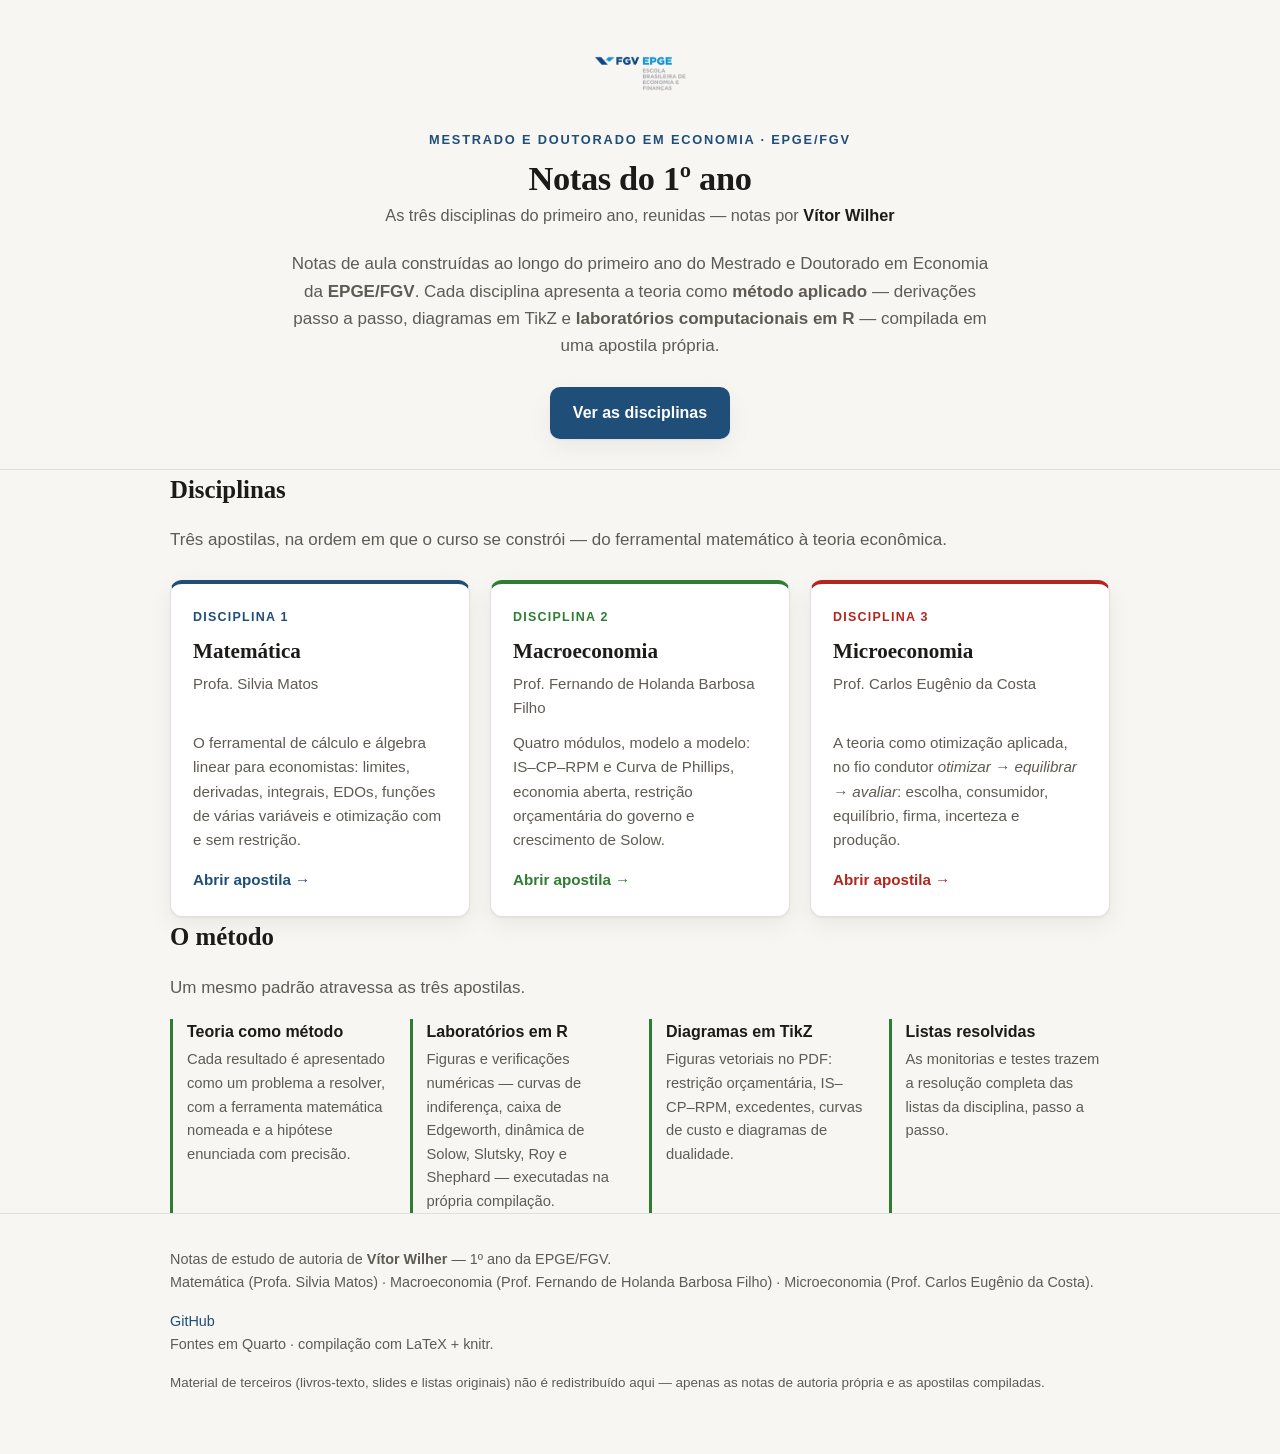
==== docs/index.html @ 9850e3c5 "Site: Notas do 1º ano (EPGE/FGV) — hub + 3 apostilas Reúne as notas de Matemática (Profa. Silvia Mat" ====
<!doctype html>
<html lang="pt-BR">
<head>
<meta charset="utf-8">
<meta name="viewport" content="width=device-width, initial-scale=1">
<title>Notas do 1º ano — Mestrado e Doutorado em Economia · EPGE/FGV</title>
<meta name="description" content="Notas de aula do 1º ano do Mestrado e Doutorado em Economia da EPGE/FGV: Matemática (Profa. Silvia Matos), Macroeconomia (Prof. Fernando de Holanda Barbosa Filho) e Microeconomia (Prof. Carlos Eugênio da Costa). Notas por Vítor Wilher, com laboratórios em R.">
<link rel="stylesheet" href="assets/styles.css">
</head>
<body>
<header>
  <div class="wrap">
    <img class="logo" src="assets/epge.png" alt="EPGE/FGV">
    <p class="eyebrow">Mestrado e Doutorado em Economia · EPGE/FGV</p>
    <h1>Notas do 1º ano</h1>
    <p class="sub">As três disciplinas do primeiro ano, reunidas — notas por <strong>Vítor Wilher</strong></p>
    <p class="lead">Notas de aula construídas ao longo do primeiro ano do Mestrado e Doutorado em Economia
      da <strong>EPGE/FGV</strong>. Cada disciplina apresenta a teoria como <strong>método aplicado</strong> —
      derivações passo a passo, diagramas em TikZ e <strong>laboratórios computacionais em R</strong> —
      compilada em uma apostila própria.</p>
    <div class="cta">
      <a class="btn primary" href="#disciplinas">Ver as disciplinas</a>
    </div>
  </div>
</header>

<section class="wrap" id="disciplinas">
  <h2>Disciplinas</h2>
  <p class="muted">Três apostilas, na ordem em que o curso se constrói — do ferramental matemático à teoria econômica.</p>
  <div class="disciplinas">

    <a class="disc mat" href="matematica/">
      <div class="n">Disciplina 1</div>
      <h3>Matemática</h3>
      <p class="prof">Profa. Silvia Matos</p>
      <p>O ferramental de cálculo e álgebra linear para economistas: limites, derivadas,
         integrais, EDOs, funções de várias variáveis e otimização com e sem restrição.</p>
      <span class="go">Abrir apostila →</span>
    </a>

    <a class="disc macro" href="macroeconomia/">
      <div class="n">Disciplina 2</div>
      <h3>Macroeconomia</h3>
      <p class="prof">Prof. Fernando de Holanda Barbosa Filho</p>
      <p>Quatro módulos, modelo a modelo: IS–CP–RPM e Curva de Phillips, economia aberta,
         restrição orçamentária do governo e crescimento de Solow.</p>
      <span class="go">Abrir apostila →</span>
    </a>

    <a class="disc micro" href="microeconomia/">
      <div class="n">Disciplina 3</div>
      <h3>Microeconomia</h3>
      <p class="prof">Prof. Carlos Eugênio da Costa</p>
      <p>A teoria como otimização aplicada, no fio condutor <em>otimizar → equilibrar → avaliar</em>:
         escolha, consumidor, equilíbrio, firma, incerteza e produção.</p>
      <span class="go">Abrir apostila →</span>
    </a>

  </div>
</section>

<section class="wrap">
  <h2>O método</h2>
  <p class="muted">Um mesmo padrão atravessa as três apostilas.</p>
  <div class="feat">
    <div><h4>Teoria como método</h4><p>Cada resultado é apresentado como um problema a resolver, com a ferramenta matemática nomeada e a hipótese enunciada com precisão.</p></div>
    <div><h4>Laboratórios em R</h4><p>Figuras e verificações numéricas — curvas de indiferença, caixa de Edgeworth, dinâmica de Solow, Slutsky, Roy e Shephard — executadas na própria compilação.</p></div>
    <div><h4>Diagramas em TikZ</h4><p>Figuras vetoriais no PDF: restrição orçamentária, IS–CP–RPM, excedentes, curvas de custo e diagramas de dualidade.</p></div>
    <div><h4>Listas resolvidas</h4><p>As monitorias e testes trazem a resolução completa das listas da disciplina, passo a passo.</p></div>
  </div>
</section>

<footer>
  <div class="wrap row">
    <div>
      <div>Notas de estudo de autoria de <strong>Vítor Wilher</strong> — 1º ano da EPGE/FGV.</div>
      <div class="muted">Matemática (Profa. Silvia Matos) · Macroeconomia (Prof. Fernando de Holanda Barbosa Filho) · Microeconomia (Prof. Carlos Eugênio da Costa).</div>
    </div>
    <div>
      <div><a href="https://github.com/vitorwilher">GitHub</a></div>
      <div class="muted">Fontes em Quarto · compilação com LaTeX + knitr.</div>
    </div>
  </div>
  <div class="wrap muted" style="margin-top:16px;font-size:.84rem">
    Material de terceiros (livros-texto, slides e listas originais) não é redistribuído aqui — apenas as notas de autoria própria e as apostilas compiladas.
  </div>
</footer>
</body>
</html>
---- docs/assets/styles.css ----
/* ==========================================================================
   Notas do 1º ano — EPGE/FGV
   Folha de estilo compartilhada (hub + páginas de disciplina)
   Linguagem visual herdada das notas de Microeconomia (Vítor Wilher).
   ========================================================================== */

:root{
  --bg:#f7f6f3; --panel:#ffffff; --ink:#1c1b19; --muted:#5f5b54;
  --line:#e4e0d8; --accent:#1f4e79; --accent-2:#2e7d32;
  --shadow:0 1px 2px rgba(0,0,0,.05),0 8px 24px rgba(0,0,0,.06);
  --radius:12px;
}
@media (prefers-color-scheme: dark){
  :root{
    --bg:#14140f; --panel:#1d1d18; --ink:#ece9e2; --muted:#a49f95;
    --line:#302f28; --accent:#7cb0e0; --accent-2:#7ac47f;
    --shadow:0 1px 2px rgba(0,0,0,.4),0 8px 30px rgba(0,0,0,.5);
  }
}

/* Acentos por disciplina — aplicados via classe no <body> */
body.mat{ --accent:#1f4e79; --accent-2:#3b74b0; }        /* azul EPGE   */
body.macro{ --accent:#2e7d32; --accent-2:#57a55b; }      /* verde       */
body.micro{ --accent:#8a2c2c; --accent-2:#b3261e; }      /* bordô       */
@media (prefers-color-scheme: dark){
  body.mat{ --accent:#7cb0e0; --accent-2:#9cc6ee; }
  body.macro{ --accent:#7ac47f; --accent-2:#a3d9a6; }
  body.micro{ --accent:#e08a8a; --accent-2:#eda6a6; }
}

*{box-sizing:border-box}
html{-webkit-text-size-adjust:100%; scroll-behavior:smooth}
body{
  margin:0; background:var(--bg); color:var(--ink);
  font-family:-apple-system,BlinkMacSystemFont,"Segoe UI",Roboto,Helvetica,Arial,sans-serif;
  line-height:1.6; font-size:17px;
}
.wrap{max-width:980px; margin:0 auto; padding:0 20px}
a{color:var(--accent); text-decoration:none}
a:hover{text-decoration:underline}

/* ---------- Cabeçalho ---------- */
header{padding:56px 0 26px; text-align:center; border-bottom:1px solid var(--line)}
header img.logo{width:92px; height:auto; opacity:.95; margin-bottom:18px}
h1{font-family:Georgia,"Times New Roman",serif; font-weight:700; font-size:2.15rem;
   line-height:1.18; margin:.2em 0 .12em; letter-spacing:-.01em}
.sub{color:var(--muted); font-size:1.02rem; margin:.25em 0}
.sub strong{color:var(--ink); font-weight:600}
.lead{max-width:720px; margin:22px auto 0; color:var(--muted)}
.eyebrow{font-size:.8rem; letter-spacing:.14em; text-transform:uppercase;
   color:var(--accent); font-weight:700; margin-bottom:6px}

/* ---------- Botões ---------- */
.cta{display:flex; gap:12px; justify-content:center; flex-wrap:wrap; margin:28px 0 4px}
.btn{display:inline-block; padding:12px 22px; border-radius:10px; font-weight:600;
   font-size:1rem; border:1px solid var(--line); background:var(--panel);
   color:var(--ink); box-shadow:var(--shadow); transition:filter .15s, transform .15s}
.btn:hover{text-decoration:none; transform:translateY(-1px)}
.btn.primary{background:var(--accent); color:#fff; border-color:transparent}
.btn.primary:hover{filter:brightness(1.06)}
.back{display:inline-block; margin:22px 0 0; color:var(--muted); font-size:.94rem}

/* ---------- Seções ---------- */
section{padding:44px 0}
h2{font-family:Georgia,"Times New Roman",serif; font-size:1.55rem; margin:0 0 6px}
.muted{color:var(--muted)}

/* ---------- Grade de disciplinas (hub) ---------- */
.disciplinas{display:grid; grid-template-columns:repeat(auto-fit,minmax(260px,1fr));
   gap:20px; margin-top:26px}
.disc{display:flex; flex-direction:column; background:var(--panel);
   border:1px solid var(--line); border-radius:var(--radius); padding:24px 22px;
   box-shadow:var(--shadow); transition:transform .15s, box-shadow .15s;
   border-top:4px solid var(--top,var(--accent))}
a.disc:hover{text-decoration:none; transform:translateY(-3px);
   box-shadow:0 2px 4px rgba(0,0,0,.06),0 14px 34px rgba(0,0,0,.12)}
.disc.mat{--top:#1f4e79} .disc.macro{--top:#2e7d32} .disc.micro{--top:#b3261e}
@media (prefers-color-scheme: dark){
  .disc.mat{--top:#7cb0e0} .disc.macro{--top:#7ac47f} .disc.micro{--top:#e08a8a}
}
.disc .n{font-size:.78rem; letter-spacing:.1em; text-transform:uppercase;
   color:var(--top); font-weight:700}
.disc h3{margin:.35em 0 .1em; font-size:1.32rem; font-family:Georgia,serif;
   font-weight:700; color:var(--ink)}
.disc .prof{color:var(--muted); font-size:.94rem; margin:.1em 0 .7em}
.disc p{margin:0 0 1em; font-size:.95rem; color:var(--muted); flex:1}
.disc .go{color:var(--top); font-weight:600; font-size:.95rem}

/* ---------- Grade de capítulos (páginas de disciplina) ---------- */
.grid{display:grid; grid-template-columns:repeat(auto-fill,minmax(230px,1fr));
   gap:14px; margin-top:22px}
.card{background:var(--panel); border:1px solid var(--line); border-radius:var(--radius);
   padding:16px 18px; box-shadow:var(--shadow)}
.card .n{font-size:.78rem; letter-spacing:.08em; text-transform:uppercase;
   color:var(--accent); font-weight:700}
.card h3{margin:.25em 0 .3em; font-size:1.06rem; font-family:Georgia,serif; font-weight:600}
.card p{margin:0; font-size:.92rem; color:var(--muted)}

/* ---------- Destaques (método) ---------- */
.feat{display:grid; grid-template-columns:repeat(auto-fit,minmax(220px,1fr));
   gap:18px; margin-top:18px}
.feat div{border-left:3px solid var(--accent-2); padding-left:14px}
.feat h4{margin:0 0 4px; font-size:1rem}
.feat p{margin:0; font-size:.92rem; color:var(--muted)}

/* ---------- Visualizador de PDF ---------- */
.viewer{margin-top:22px; border:1px solid var(--line); border-radius:var(--radius);
   overflow:hidden; box-shadow:var(--shadow); background:var(--panel)}
.viewer object,.viewer iframe{display:block; width:100%; height:80vh; border:0}
.viewer .fallback{padding:22px; text-align:center; color:var(--muted)}

/* ---------- Rodapé ---------- */
footer{border-top:1px solid var(--line); padding:34px 0 60px; color:var(--muted); font-size:.9rem}
footer .row{display:flex; justify-content:space-between; gap:16px; flex-wrap:wrap}
code{background:var(--line); padding:1px 6px; border-radius:5px; font-size:.86em}

@media (max-width:560px){
  header{padding:40px 0 18px} h1{font-size:1.72rem}
  .viewer object,.viewer iframe{height:70vh}
}
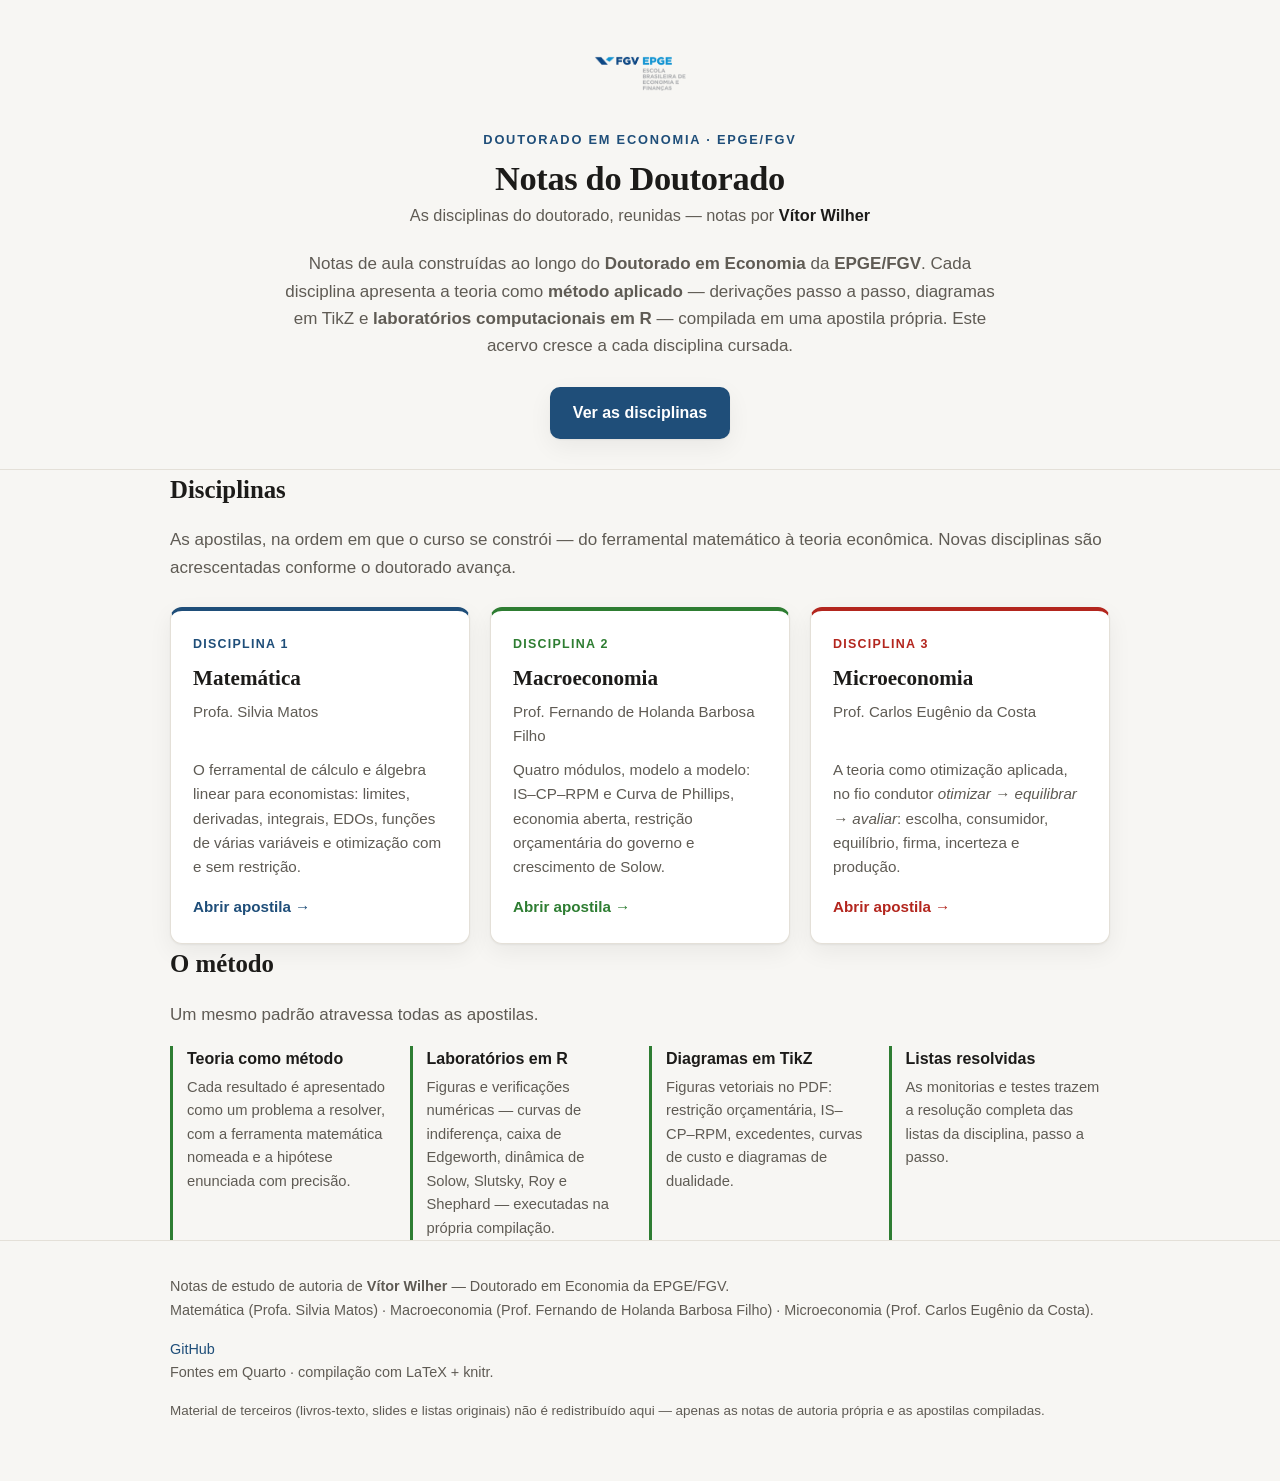
==== commit 05a73a62: "Atualiza texto: do primeiro ano para todo o doutorado" ====
--- a/docs/index.html
+++ b/docs/index.html
@@ -3,21 +3,21 @@
 <head>
 <meta charset="utf-8">
 <meta name="viewport" content="width=device-width, initial-scale=1">
-<title>Notas do 1º ano — Mestrado e Doutorado em Economia · EPGE/FGV</title>
-<meta name="description" content="Notas de aula do 1º ano do Mestrado e Doutorado em Economia da EPGE/FGV: Matemática (Profa. Silvia Matos), Macroeconomia (Prof. Fernando de Holanda Barbosa Filho) e Microeconomia (Prof. Carlos Eugênio da Costa). Notas por Vítor Wilher, com laboratórios em R.">
+<title>Notas do Doutorado em Economia · EPGE/FGV</title>
+<meta name="description" content="Notas de aula do Doutorado em Economia da EPGE/FGV, reunidas disciplina a disciplina: Matemática (Profa. Silvia Matos), Macroeconomia (Prof. Fernando de Holanda Barbosa Filho) e Microeconomia (Prof. Carlos Eugênio da Costa). Notas por Vítor Wilher, com laboratórios em R.">
 <link rel="stylesheet" href="assets/styles.css">
 </head>
 <body>
 <header>
   <div class="wrap">
     <img class="logo" src="assets/epge.png" alt="EPGE/FGV">
-    <p class="eyebrow">Mestrado e Doutorado em Economia · EPGE/FGV</p>
-    <h1>Notas do 1º ano</h1>
-    <p class="sub">As três disciplinas do primeiro ano, reunidas — notas por <strong>Vítor Wilher</strong></p>
-    <p class="lead">Notas de aula construídas ao longo do primeiro ano do Mestrado e Doutorado em Economia
+    <p class="eyebrow">Doutorado em Economia · EPGE/FGV</p>
+    <h1>Notas do Doutorado</h1>
+    <p class="sub">As disciplinas do doutorado, reunidas — notas por <strong>Vítor Wilher</strong></p>
+    <p class="lead">Notas de aula construídas ao longo do <strong>Doutorado em Economia</strong>
       da <strong>EPGE/FGV</strong>. Cada disciplina apresenta a teoria como <strong>método aplicado</strong> —
       derivações passo a passo, diagramas em TikZ e <strong>laboratórios computacionais em R</strong> —
-      compilada em uma apostila própria.</p>
+      compilada em uma apostila própria. Este acervo cresce a cada disciplina cursada.</p>
     <div class="cta">
       <a class="btn primary" href="#disciplinas">Ver as disciplinas</a>
     </div>
@@ -26,7 +26,7 @@
 
 <section class="wrap" id="disciplinas">
   <h2>Disciplinas</h2>
-  <p class="muted">Três apostilas, na ordem em que o curso se constrói — do ferramental matemático à teoria econômica.</p>
+  <p class="muted">As apostilas, na ordem em que o curso se constrói — do ferramental matemático à teoria econômica. Novas disciplinas são acrescentadas conforme o doutorado avança.</p>
   <div class="disciplinas">
 
     <a class="disc mat" href="matematica/">
@@ -61,7 +61,7 @@
 
 <section class="wrap">
   <h2>O método</h2>
-  <p class="muted">Um mesmo padrão atravessa as três apostilas.</p>
+  <p class="muted">Um mesmo padrão atravessa todas as apostilas.</p>
   <div class="feat">
     <div><h4>Teoria como método</h4><p>Cada resultado é apresentado como um problema a resolver, com a ferramenta matemática nomeada e a hipótese enunciada com precisão.</p></div>
     <div><h4>Laboratórios em R</h4><p>Figuras e verificações numéricas — curvas de indiferença, caixa de Edgeworth, dinâmica de Solow, Slutsky, Roy e Shephard — executadas na própria compilação.</p></div>
@@ -73,7 +73,7 @@
 <footer>
   <div class="wrap row">
     <div>
-      <div>Notas de estudo de autoria de <strong>Vítor Wilher</strong> — 1º ano da EPGE/FGV.</div>
+      <div>Notas de estudo de autoria de <strong>Vítor Wilher</strong> — Doutorado em Economia da EPGE/FGV.</div>
       <div class="muted">Matemática (Profa. Silvia Matos) · Macroeconomia (Prof. Fernando de Holanda Barbosa Filho) · Microeconomia (Prof. Carlos Eugênio da Costa).</div>
     </div>
     <div>
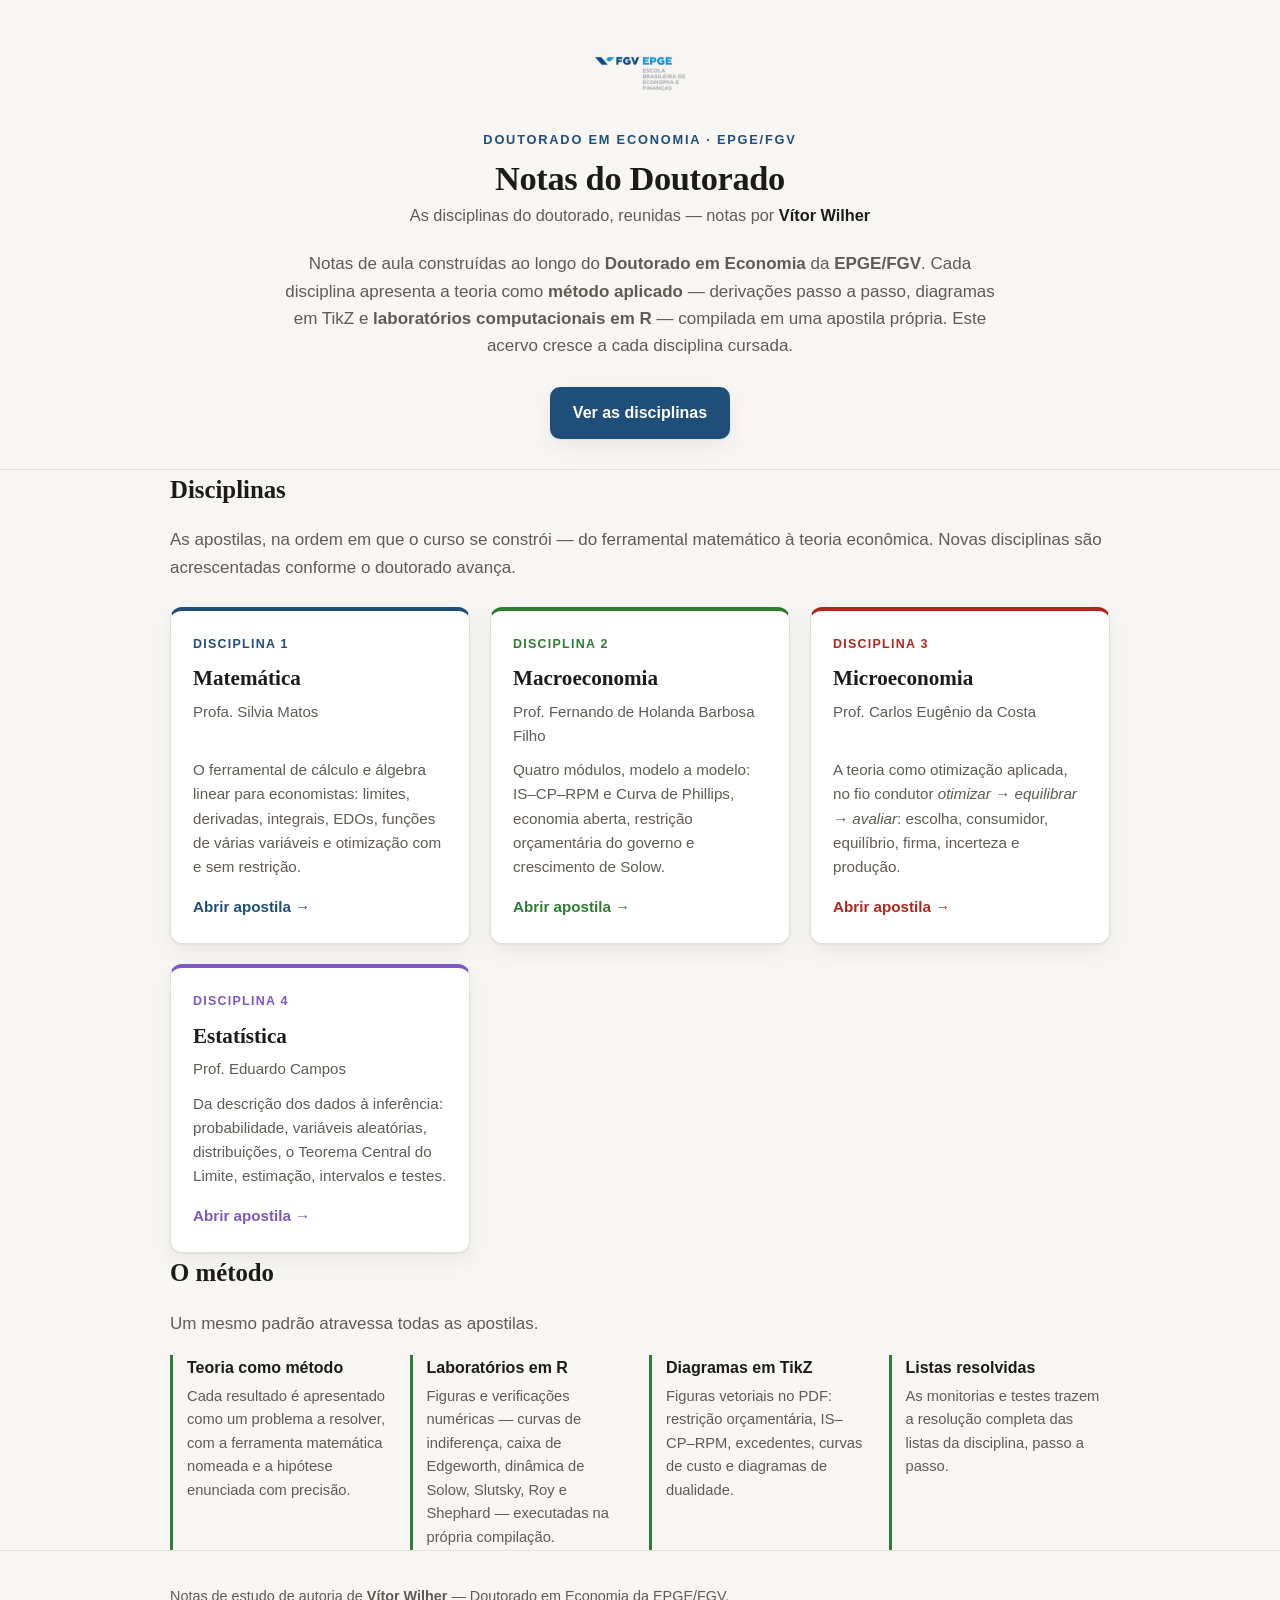
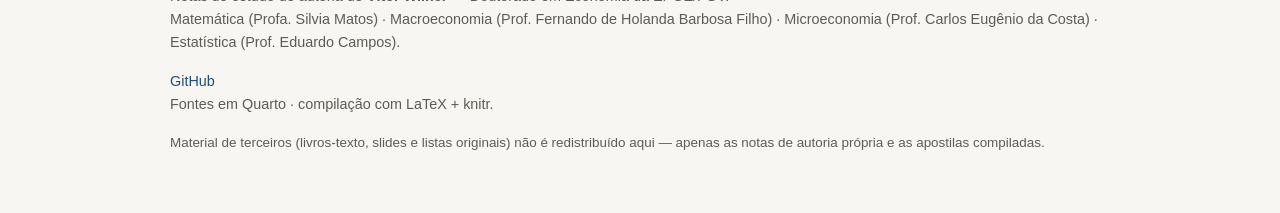
==== commit 77f4260e: "Acrescenta Estatística como quarta disciplina Notas de Aula de Estatística (Prof. Eduardo Campos, 20" ====
--- a/docs/index.html
+++ b/docs/index.html
@@ -56,6 +56,15 @@
       <span class="go">Abrir apostila →</span>
     </a>
 
+    <a class="disc est" href="estatistica/">
+      <div class="n">Disciplina 4</div>
+      <h3>Estatística</h3>
+      <p class="prof">Prof. Eduardo Campos</p>
+      <p>Da descrição dos dados à inferência: probabilidade, variáveis aleatórias,
+         distribuições, o Teorema Central do Limite, estimação, intervalos e testes.</p>
+      <span class="go">Abrir apostila →</span>
+    </a>
+
   </div>
 </section>
 
@@ -74,7 +83,7 @@
   <div class="wrap row">
     <div>
       <div>Notas de estudo de autoria de <strong>Vítor Wilher</strong> — Doutorado em Economia da EPGE/FGV.</div>
-      <div class="muted">Matemática (Profa. Silvia Matos) · Macroeconomia (Prof. Fernando de Holanda Barbosa Filho) · Microeconomia (Prof. Carlos Eugênio da Costa).</div>
+      <div class="muted">Matemática (Profa. Silvia Matos) · Macroeconomia (Prof. Fernando de Holanda Barbosa Filho) · Microeconomia (Prof. Carlos Eugênio da Costa) · Estatística (Prof. Eduardo Campos).</div>
     </div>
     <div>
       <div><a href="https://github.com/vitorwilher">GitHub</a></div>
--- a/docs/assets/styles.css
+++ b/docs/assets/styles.css
@@ -22,10 +22,12 @@
 body.mat{ --accent:#1f4e79; --accent-2:#3b74b0; }        /* azul EPGE   */
 body.macro{ --accent:#2e7d32; --accent-2:#57a55b; }      /* verde       */
 body.micro{ --accent:#8a2c2c; --accent-2:#b3261e; }      /* bordô       */
+body.est{ --accent:#5b3a8e; --accent-2:#7e57c2; }        /* violeta     */
 @media (prefers-color-scheme: dark){
   body.mat{ --accent:#7cb0e0; --accent-2:#9cc6ee; }
   body.macro{ --accent:#7ac47f; --accent-2:#a3d9a6; }
   body.micro{ --accent:#e08a8a; --accent-2:#eda6a6; }
+  body.est{ --accent:#b39ddb; --accent-2:#cbbce8; }
 }
 
 *{box-sizing:border-box}
@@ -74,9 +76,9 @@
    border-top:4px solid var(--top,var(--accent))}
 a.disc:hover{text-decoration:none; transform:translateY(-3px);
    box-shadow:0 2px 4px rgba(0,0,0,.06),0 14px 34px rgba(0,0,0,.12)}
-.disc.mat{--top:#1f4e79} .disc.macro{--top:#2e7d32} .disc.micro{--top:#b3261e}
+.disc.mat{--top:#1f4e79} .disc.macro{--top:#2e7d32} .disc.micro{--top:#b3261e} .disc.est{--top:#7e57c2}
 @media (prefers-color-scheme: dark){
-  .disc.mat{--top:#7cb0e0} .disc.macro{--top:#7ac47f} .disc.micro{--top:#e08a8a}
+  .disc.mat{--top:#7cb0e0} .disc.macro{--top:#7ac47f} .disc.micro{--top:#e08a8a} .disc.est{--top:#b39ddb}
 }
 .disc .n{font-size:.78rem; letter-spacing:.1em; text-transform:uppercase;
    color:var(--top); font-weight:700}
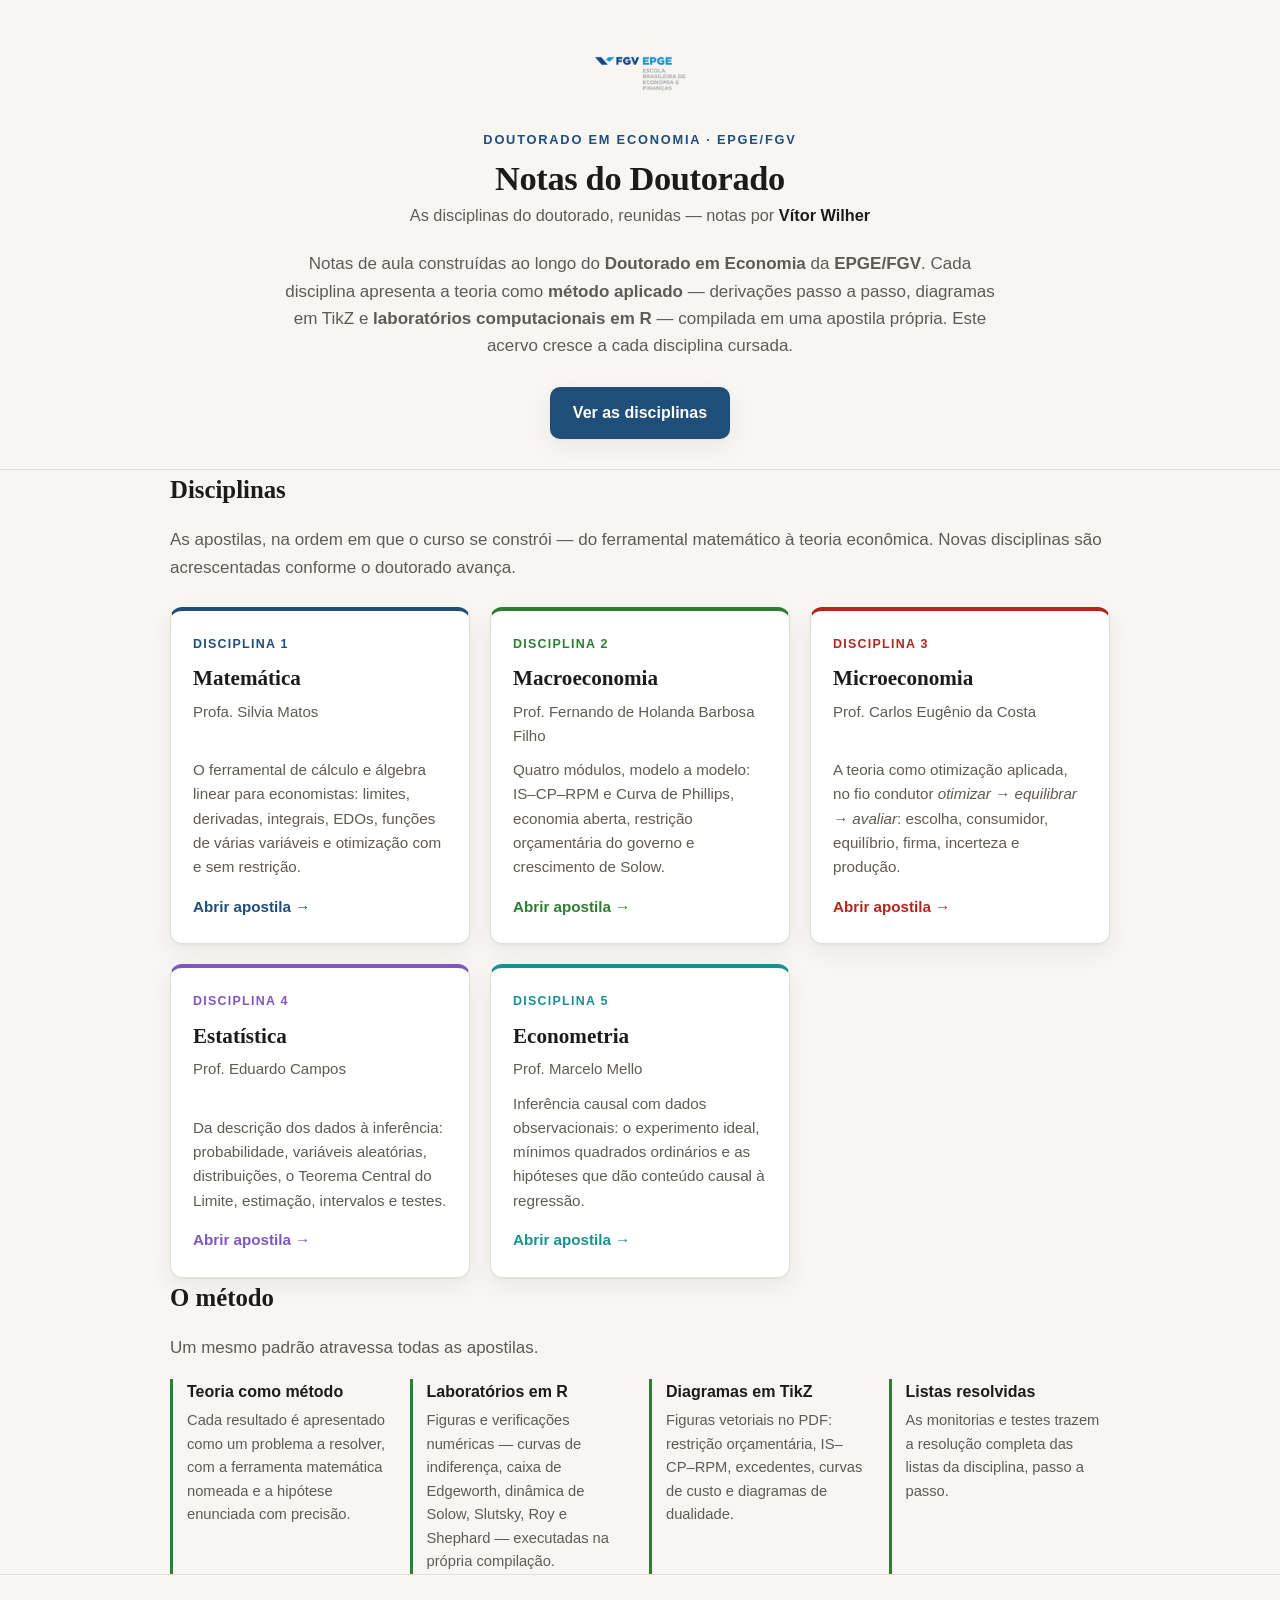
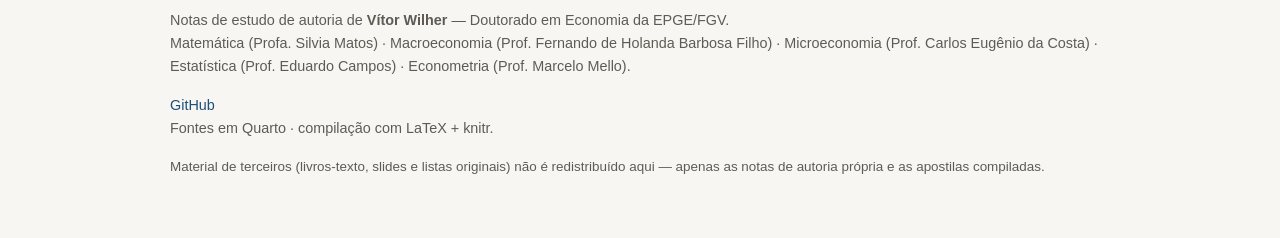
==== commit 87245e1a: "Acrescenta Econometria como quinta disciplina Notas de Aula de Econometria (Prof. Marcelo Mello, MPE" ====
--- a/docs/index.html
+++ b/docs/index.html
@@ -65,6 +65,15 @@
       <span class="go">Abrir apostila →</span>
     </a>
 
+    <a class="disc econ" href="econometria/">
+      <div class="n">Disciplina 5</div>
+      <h3>Econometria</h3>
+      <p class="prof">Prof. Marcelo Mello</p>
+      <p>Inferência causal com dados observacionais: o experimento ideal, mínimos
+         quadrados ordinários e as hipóteses que dão conteúdo causal à regressão.</p>
+      <span class="go">Abrir apostila →</span>
+    </a>
+
   </div>
 </section>
 
@@ -83,7 +92,7 @@
   <div class="wrap row">
     <div>
       <div>Notas de estudo de autoria de <strong>Vítor Wilher</strong> — Doutorado em Economia da EPGE/FGV.</div>
-      <div class="muted">Matemática (Profa. Silvia Matos) · Macroeconomia (Prof. Fernando de Holanda Barbosa Filho) · Microeconomia (Prof. Carlos Eugênio da Costa) · Estatística (Prof. Eduardo Campos).</div>
+      <div class="muted">Matemática (Profa. Silvia Matos) · Macroeconomia (Prof. Fernando de Holanda Barbosa Filho) · Microeconomia (Prof. Carlos Eugênio da Costa) · Estatística (Prof. Eduardo Campos) · Econometria (Prof. Marcelo Mello).</div>
     </div>
     <div>
       <div><a href="https://github.com/vitorwilher">GitHub</a></div>
--- a/docs/assets/styles.css
+++ b/docs/assets/styles.css
@@ -23,11 +23,13 @@
 body.macro{ --accent:#2e7d32; --accent-2:#57a55b; }      /* verde       */
 body.micro{ --accent:#8a2c2c; --accent-2:#b3261e; }      /* bordô       */
 body.est{ --accent:#5b3a8e; --accent-2:#7e57c2; }        /* violeta     */
+body.econ{ --accent:#0f6b6b; --accent-2:#1a9090; }       /* teal        */
 @media (prefers-color-scheme: dark){
   body.mat{ --accent:#7cb0e0; --accent-2:#9cc6ee; }
   body.macro{ --accent:#7ac47f; --accent-2:#a3d9a6; }
   body.micro{ --accent:#e08a8a; --accent-2:#eda6a6; }
   body.est{ --accent:#b39ddb; --accent-2:#cbbce8; }
+  body.econ{ --accent:#6fc9c9; --accent-2:#96dcdc; }
 }
 
 *{box-sizing:border-box}
@@ -76,9 +78,9 @@
    border-top:4px solid var(--top,var(--accent))}
 a.disc:hover{text-decoration:none; transform:translateY(-3px);
    box-shadow:0 2px 4px rgba(0,0,0,.06),0 14px 34px rgba(0,0,0,.12)}
-.disc.mat{--top:#1f4e79} .disc.macro{--top:#2e7d32} .disc.micro{--top:#b3261e} .disc.est{--top:#7e57c2}
+.disc.mat{--top:#1f4e79} .disc.macro{--top:#2e7d32} .disc.micro{--top:#b3261e} .disc.est{--top:#7e57c2} .disc.econ{--top:#1a9090}
 @media (prefers-color-scheme: dark){
-  .disc.mat{--top:#7cb0e0} .disc.macro{--top:#7ac47f} .disc.micro{--top:#e08a8a} .disc.est{--top:#b39ddb}
+  .disc.mat{--top:#7cb0e0} .disc.macro{--top:#7ac47f} .disc.micro{--top:#e08a8a} .disc.est{--top:#b39ddb} .disc.econ{--top:#6fc9c9}
 }
 .disc .n{font-size:.78rem; letter-spacing:.1em; text-transform:uppercase;
    color:var(--top); font-weight:700}
@@ -120,3 +122,7 @@
   header{padding:40px 0 18px} h1{font-size:1.72rem}
   .viewer object,.viewer iframe{height:70vh}
 }
+
+/* card de capitulos ainda por escrever (disciplina em andamento) */
+.card.em-curso{border-style:dashed; opacity:.78}
+.card.em-curso .n{font-style:italic}
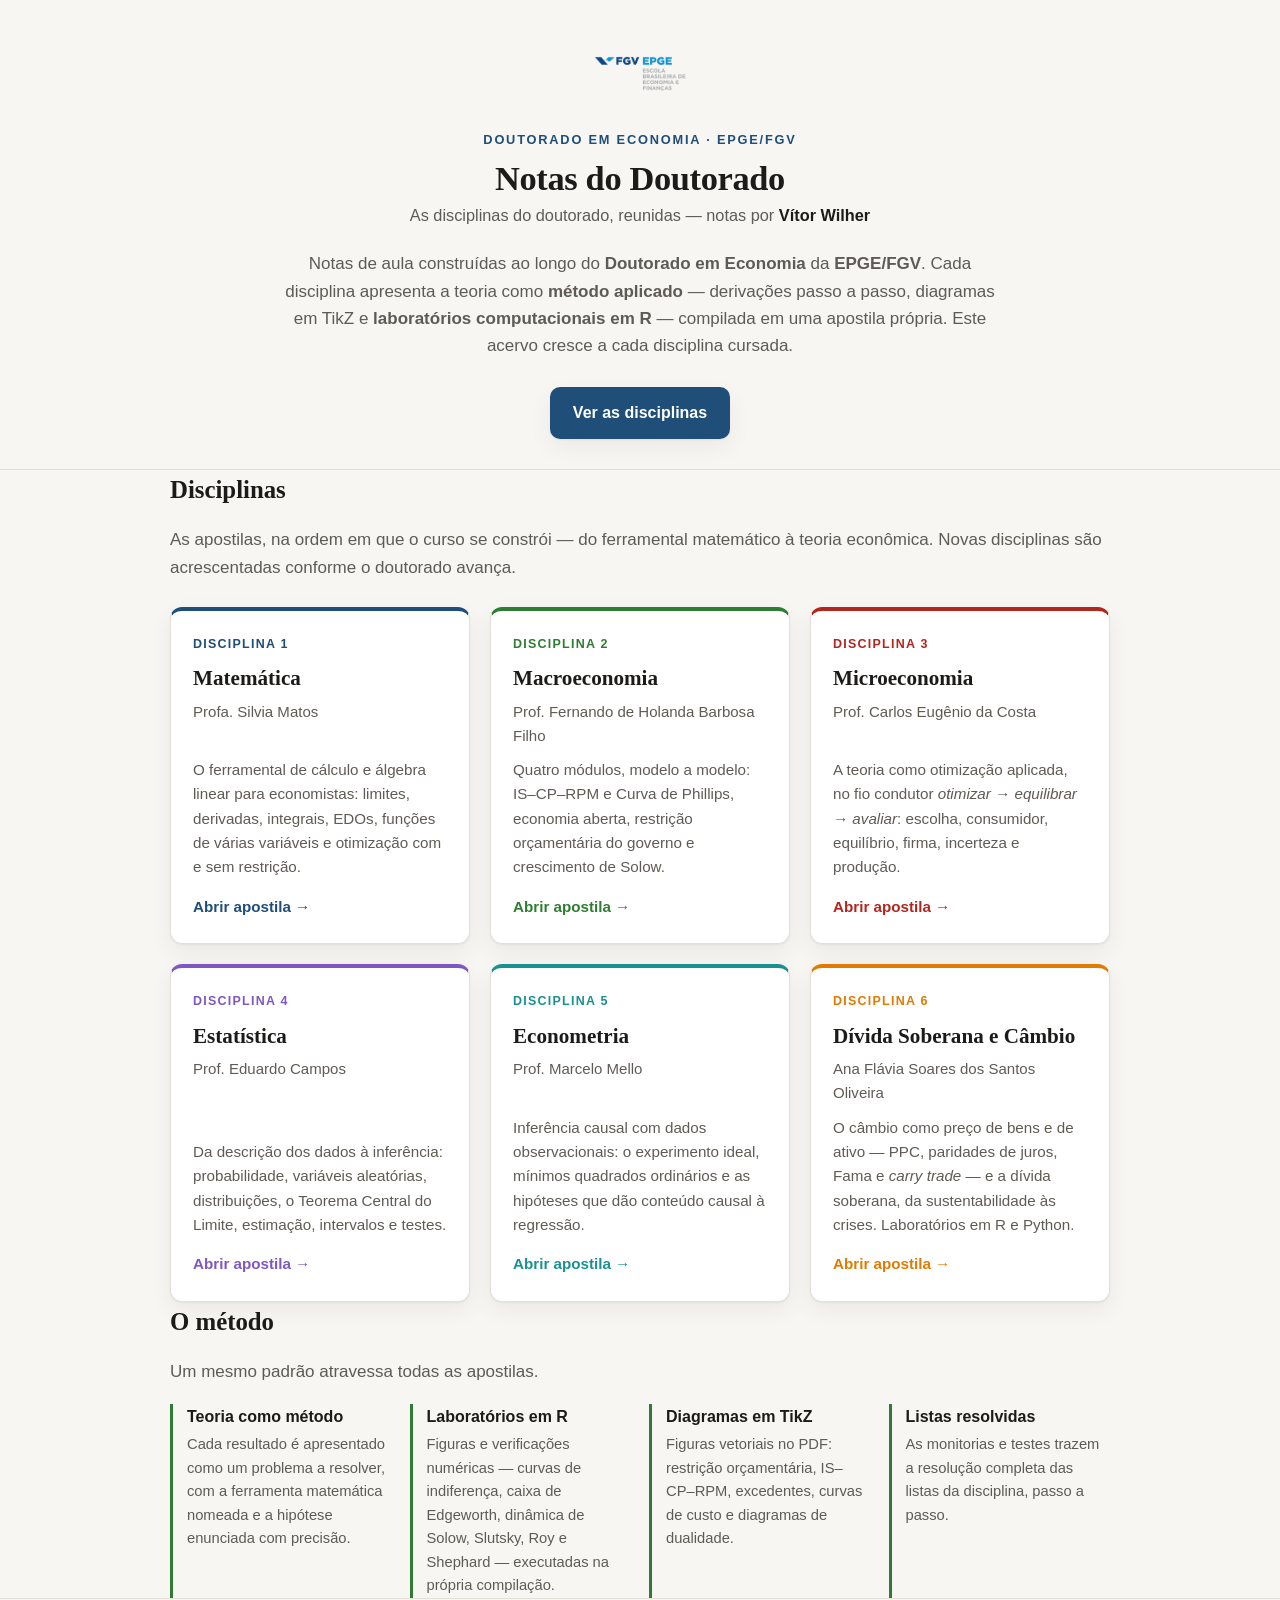
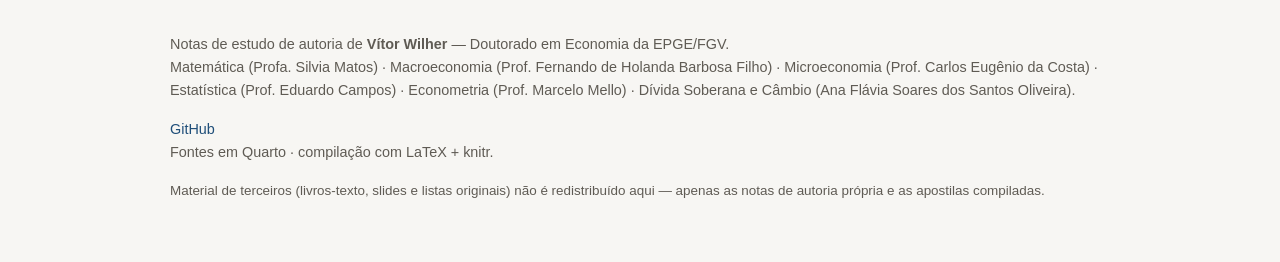
==== commit a6b41046: "Dívida Soberana e Câmbio: publica a apostila (Aula 1, com gabarito) Acrescenta a sexta disciplina ao" ====
--- a/docs/index.html
+++ b/docs/index.html
@@ -4,7 +4,7 @@
 <meta charset="utf-8">
 <meta name="viewport" content="width=device-width, initial-scale=1">
 <title>Notas do Doutorado em Economia · EPGE/FGV</title>
-<meta name="description" content="Notas de aula do Doutorado em Economia da EPGE/FGV, reunidas disciplina a disciplina: Matemática (Profa. Silvia Matos), Macroeconomia (Prof. Fernando de Holanda Barbosa Filho) e Microeconomia (Prof. Carlos Eugênio da Costa). Notas por Vítor Wilher, com laboratórios em R.">
+<meta name="description" content="Notas de aula do Doutorado em Economia da EPGE/FGV, reunidas disciplina a disciplina: Matemática (Profa. Silvia Matos), Macroeconomia (Prof. Fernando de Holanda Barbosa Filho), Microeconomia (Prof. Carlos Eugênio da Costa), Estatística (Prof. Eduardo Campos), Econometria (Prof. Marcelo Mello) e Dívida Soberana e Câmbio (Ana Flávia Soares dos Santos Oliveira). Notas por Vítor Wilher, com laboratórios em R e Python.">
 <link rel="stylesheet" href="assets/styles.css">
 </head>
 <body>
@@ -74,6 +74,15 @@
       <span class="go">Abrir apostila →</span>
     </a>
 
+    <a class="disc camb" href="divida-cambio/">
+      <div class="n">Disciplina 6</div>
+      <h3>Dívida Soberana e Câmbio</h3>
+      <p class="prof">Ana Flávia Soares dos Santos Oliveira</p>
+      <p>O câmbio como preço de bens e de ativo — PPC, paridades de juros, Fama e <em>carry trade</em> —
+         e a dívida soberana, da sustentabilidade às crises. Laboratórios em R e Python.</p>
+      <span class="go">Abrir apostila →</span>
+    </a>
+
   </div>
 </section>
 
@@ -92,7 +101,7 @@
   <div class="wrap row">
     <div>
       <div>Notas de estudo de autoria de <strong>Vítor Wilher</strong> — Doutorado em Economia da EPGE/FGV.</div>
-      <div class="muted">Matemática (Profa. Silvia Matos) · Macroeconomia (Prof. Fernando de Holanda Barbosa Filho) · Microeconomia (Prof. Carlos Eugênio da Costa) · Estatística (Prof. Eduardo Campos) · Econometria (Prof. Marcelo Mello).</div>
+      <div class="muted">Matemática (Profa. Silvia Matos) · Macroeconomia (Prof. Fernando de Holanda Barbosa Filho) · Microeconomia (Prof. Carlos Eugênio da Costa) · Estatística (Prof. Eduardo Campos) · Econometria (Prof. Marcelo Mello) · Dívida Soberana e Câmbio (Ana Flávia Soares dos Santos Oliveira).</div>
     </div>
     <div>
       <div><a href="https://github.com/vitorwilher">GitHub</a></div>
--- a/docs/assets/styles.css
+++ b/docs/assets/styles.css
@@ -24,12 +24,14 @@
 body.micro{ --accent:#8a2c2c; --accent-2:#b3261e; }      /* bordô       */
 body.est{ --accent:#5b3a8e; --accent-2:#7e57c2; }        /* violeta     */
 body.econ{ --accent:#0f6b6b; --accent-2:#1a9090; }       /* teal        */
+body.camb{ --accent:#a24d00; --accent-2:#e07b00; }       /* laranja     */
 @media (prefers-color-scheme: dark){
   body.mat{ --accent:#7cb0e0; --accent-2:#9cc6ee; }
   body.macro{ --accent:#7ac47f; --accent-2:#a3d9a6; }
   body.micro{ --accent:#e08a8a; --accent-2:#eda6a6; }
   body.est{ --accent:#b39ddb; --accent-2:#cbbce8; }
   body.econ{ --accent:#6fc9c9; --accent-2:#96dcdc; }
+  body.camb{ --accent:#f0a860; --accent-2:#f5c08a; }
 }
 
 *{box-sizing:border-box}
@@ -78,9 +80,9 @@
    border-top:4px solid var(--top,var(--accent))}
 a.disc:hover{text-decoration:none; transform:translateY(-3px);
    box-shadow:0 2px 4px rgba(0,0,0,.06),0 14px 34px rgba(0,0,0,.12)}
-.disc.mat{--top:#1f4e79} .disc.macro{--top:#2e7d32} .disc.micro{--top:#b3261e} .disc.est{--top:#7e57c2} .disc.econ{--top:#1a9090}
+.disc.mat{--top:#1f4e79} .disc.macro{--top:#2e7d32} .disc.micro{--top:#b3261e} .disc.est{--top:#7e57c2} .disc.econ{--top:#1a9090} .disc.camb{--top:#e07b00}
 @media (prefers-color-scheme: dark){
-  .disc.mat{--top:#7cb0e0} .disc.macro{--top:#7ac47f} .disc.micro{--top:#e08a8a} .disc.est{--top:#b39ddb} .disc.econ{--top:#6fc9c9}
+  .disc.mat{--top:#7cb0e0} .disc.macro{--top:#7ac47f} .disc.micro{--top:#e08a8a} .disc.est{--top:#b39ddb} .disc.econ{--top:#6fc9c9} .disc.camb{--top:#f0a860}
 }
 .disc .n{font-size:.78rem; letter-spacing:.1em; text-transform:uppercase;
    color:var(--top); font-weight:700}
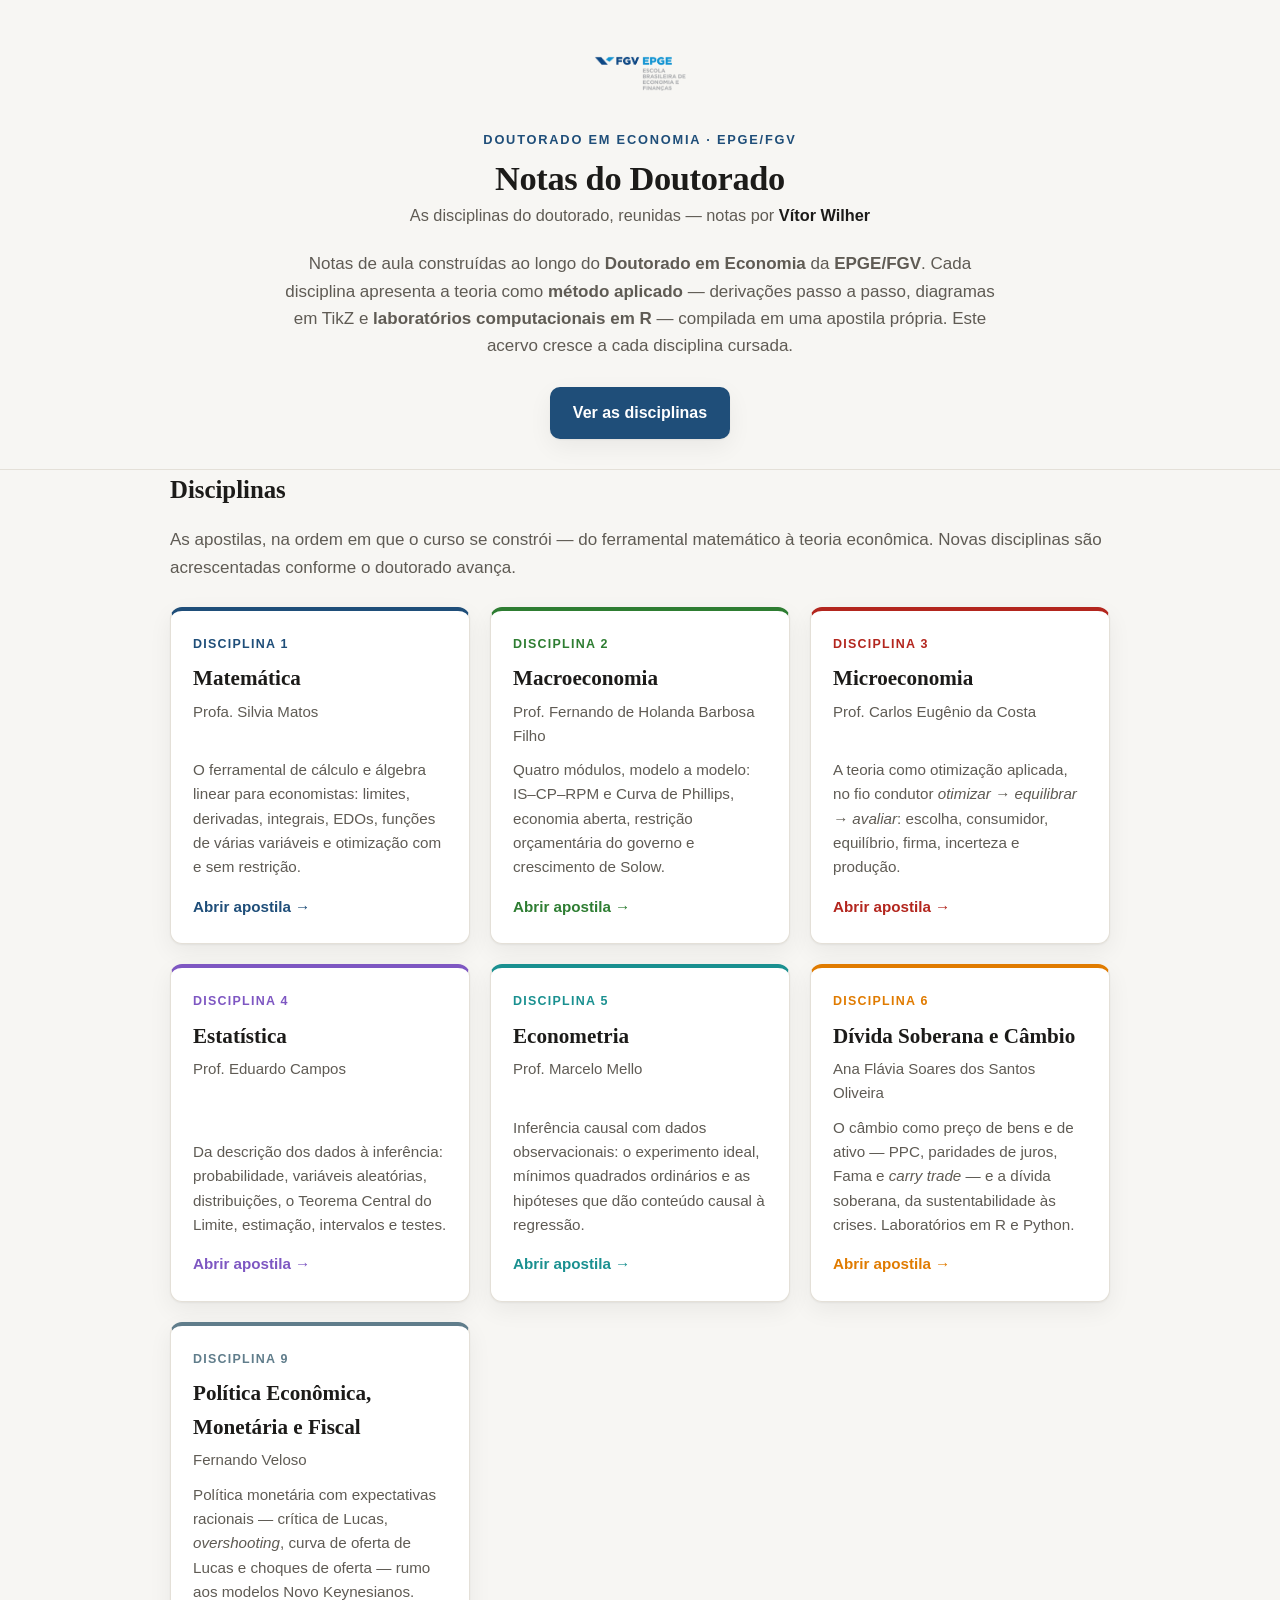
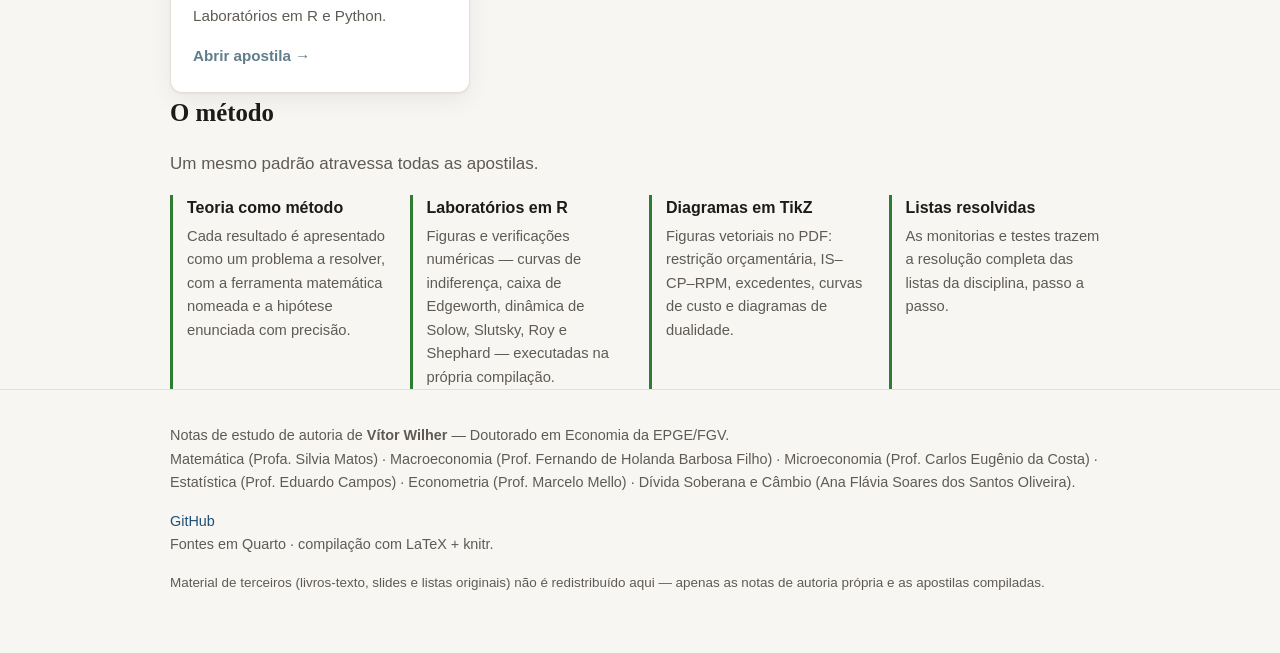
==== commit 7ba1a08f: "Política Econômica, Monetária e Fiscal: publica a apostila (expectativas, Lista 1, oferta e demanda," ====
--- a/docs/index.html
+++ b/docs/index.html
@@ -4,7 +4,7 @@
 <meta charset="utf-8">
 <meta name="viewport" content="width=device-width, initial-scale=1">
 <title>Notas do Doutorado em Economia · EPGE/FGV</title>
-<meta name="description" content="Notas de aula do Doutorado em Economia da EPGE/FGV, reunidas disciplina a disciplina: Matemática (Profa. Silvia Matos), Macroeconomia (Prof. Fernando de Holanda Barbosa Filho), Microeconomia (Prof. Carlos Eugênio da Costa), Estatística (Prof. Eduardo Campos), Econometria (Prof. Marcelo Mello) e Dívida Soberana e Câmbio (Ana Flávia Soares dos Santos Oliveira). Notas por Vítor Wilher, com laboratórios em R e Python.">
+<meta name="description" content="Notas de aula do Doutorado em Economia da EPGE/FGV, reunidas disciplina a disciplina: Matemática (Profa. Silvia Matos), Macroeconomia (Prof. Fernando de Holanda Barbosa Filho), Microeconomia (Prof. Carlos Eugênio da Costa), Estatística (Prof. Eduardo Campos), Econometria (Prof. Marcelo Mello) Dívida Soberana e Câmbio (Ana Flávia Soares dos Santos Oliveira) e Política Econômica, Monetária e Fiscal (Prof. Fernando Veloso). Notas por Vítor Wilher, com laboratórios em R e Python.">
 <link rel="stylesheet" href="assets/styles.css">
 </head>
 <body>
@@ -83,6 +83,15 @@
       <span class="go">Abrir apostila →</span>
     </a>
 
+    <a class="disc pol" href="politica-economica/">
+      <div class="n">Disciplina 9</div>
+      <h3>Política Econômica, Monetária e Fiscal</h3>
+      <p class="prof">Fernando Veloso</p>
+      <p>Política monetária com expectativas racionais — crítica de Lucas, <em>overshooting</em>,
+         curva de oferta de Lucas e choques de oferta — rumo aos modelos Novo Keynesianos. Laboratórios em R e Python.</p>
+      <span class="go">Abrir apostila →</span>
+    </a>
+
   </div>
 </section>
 
--- a/docs/assets/styles.css
+++ b/docs/assets/styles.css
@@ -25,6 +25,7 @@
 body.est{ --accent:#5b3a8e; --accent-2:#7e57c2; }        /* violeta     */
 body.econ{ --accent:#0f6b6b; --accent-2:#1a9090; }       /* teal        */
 body.camb{ --accent:#a24d00; --accent-2:#e07b00; }       /* laranja     */
+body.pol{ --accent:#37474f; --accent-2:#607d8b; }        /* cinza-azul  */
 @media (prefers-color-scheme: dark){
   body.mat{ --accent:#7cb0e0; --accent-2:#9cc6ee; }
   body.macro{ --accent:#7ac47f; --accent-2:#a3d9a6; }
@@ -32,6 +33,7 @@
   body.est{ --accent:#b39ddb; --accent-2:#cbbce8; }
   body.econ{ --accent:#6fc9c9; --accent-2:#96dcdc; }
   body.camb{ --accent:#f0a860; --accent-2:#f5c08a; }
+  body.pol{ --accent:#a7bcc7; --accent-2:#c3d3db; }
 }
 
 *{box-sizing:border-box}
@@ -80,7 +82,7 @@
    border-top:4px solid var(--top,var(--accent))}
 a.disc:hover{text-decoration:none; transform:translateY(-3px);
    box-shadow:0 2px 4px rgba(0,0,0,.06),0 14px 34px rgba(0,0,0,.12)}
-.disc.mat{--top:#1f4e79} .disc.macro{--top:#2e7d32} .disc.micro{--top:#b3261e} .disc.est{--top:#7e57c2} .disc.econ{--top:#1a9090} .disc.camb{--top:#e07b00}
+.disc.mat{--top:#1f4e79} .disc.macro{--top:#2e7d32} .disc.micro{--top:#b3261e} .disc.est{--top:#7e57c2} .disc.econ{--top:#1a9090} .disc.camb{--top:#e07b00} .disc.pol{--top:#607d8b}
 @media (prefers-color-scheme: dark){
   .disc.mat{--top:#7cb0e0} .disc.macro{--top:#7ac47f} .disc.micro{--top:#e08a8a} .disc.est{--top:#b39ddb} .disc.econ{--top:#6fc9c9} .disc.camb{--top:#f0a860}
 }
